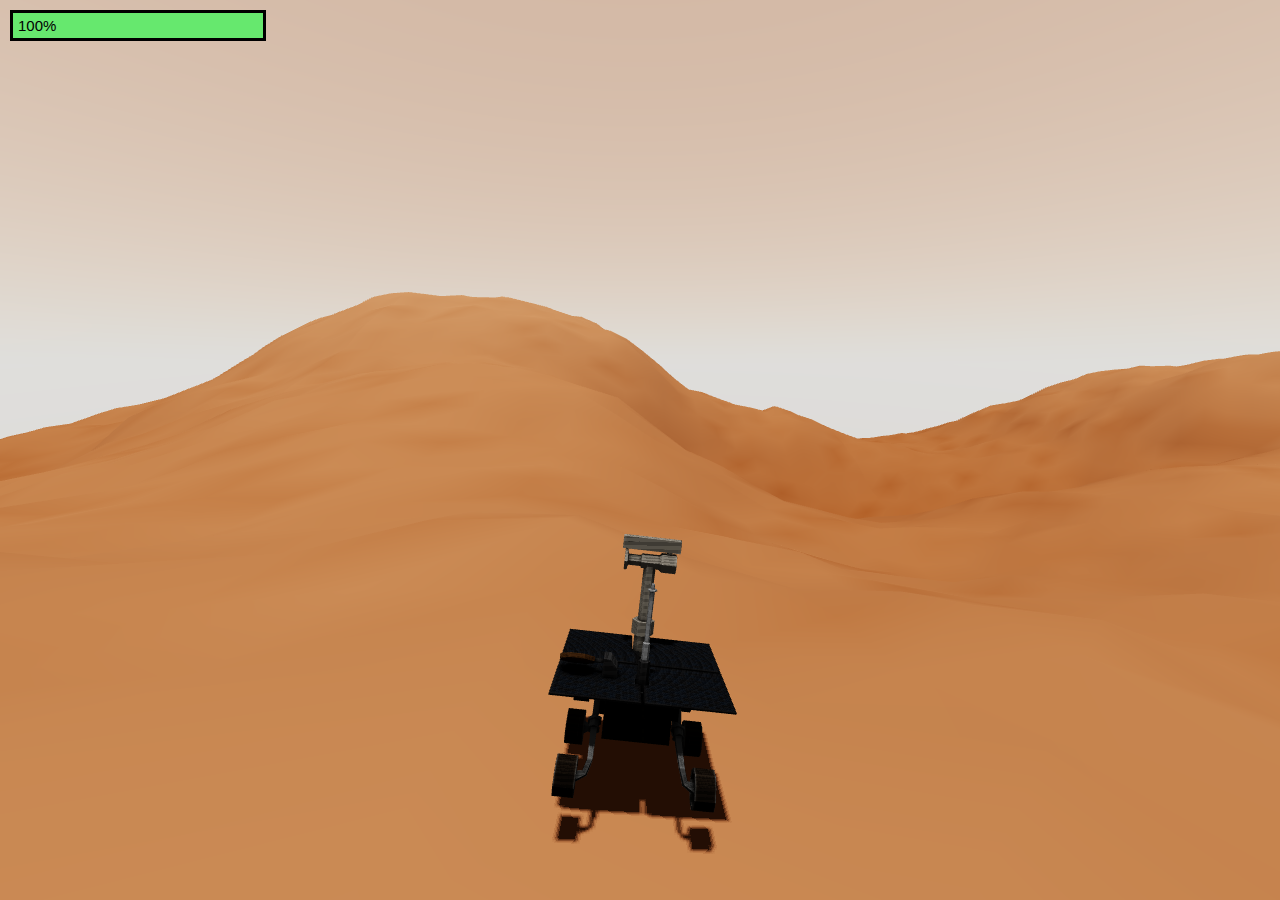
==== game.html @ cbeffcb0 "New home page, add interim report, better styling, small updates to game" ====
<html>
<head>
    <meta charset="utf-8"/>
    <base href="."/>
    <title>ROVER</title>
    <link rel="stylesheet" type="text/css" href="css/styles.css"/>
    <link rel="stylesheet" type="text/css" href="css/battery.css"/>
    <link rel="apple-touch-icon" sizes="180x180" href="/apple-touch-icon.png">
    <link rel="icon" type="image/png" sizes="32x32" href="/favicon-32x32.png">
    <link rel="icon" type="image/png" sizes="16x16" href="/favicon-16x16.png">
    <link rel="manifest" href="/site.webmanifest">
    <script type="module" src="js/main.js"></script>
</head>

<body>
    <canvas class="canvas"></canvas>
</body>
</html>
---- css/styles.css ----
@import url('https://rsms.me/inter/inter.css');
html { font-family: 'Inter', sans-serif; }
@supports (font-variation-settings: normal) {
  html { font-family: 'Inter var', sans-serif; }
}

html, body {
    margin: 0;
    /* height: 100%; */
    /* font-family: -apple-system, BlinkMacSystemFont, 'Segoe UI', Roboto, Oxygen, Ubuntu, Cantarell, 'Open Sans', 'Helvetica Neue', sans-serif; */
}

.canvas {
    position: fixed;
    top: 0;
    left: 0;
    width: 100%;
    height: 100%;
    display: block;
}
---- css/battery.css ----
.health-border {
    position: relative;
    top: 10px;
    left: 10px;
    width: 250px;
    height: 25px;
    border: 3px solid black;
}
  
.health-bar {
    position: absolute;
    height: 25px;
}
  
.health-value {
    position: absolute;
    margin: 0;
    /* font-family: "Inter"; */
    font-size: 15px;
    line-height: 15px;
    padding-top: 5px;
    padding-left: 5px;
}
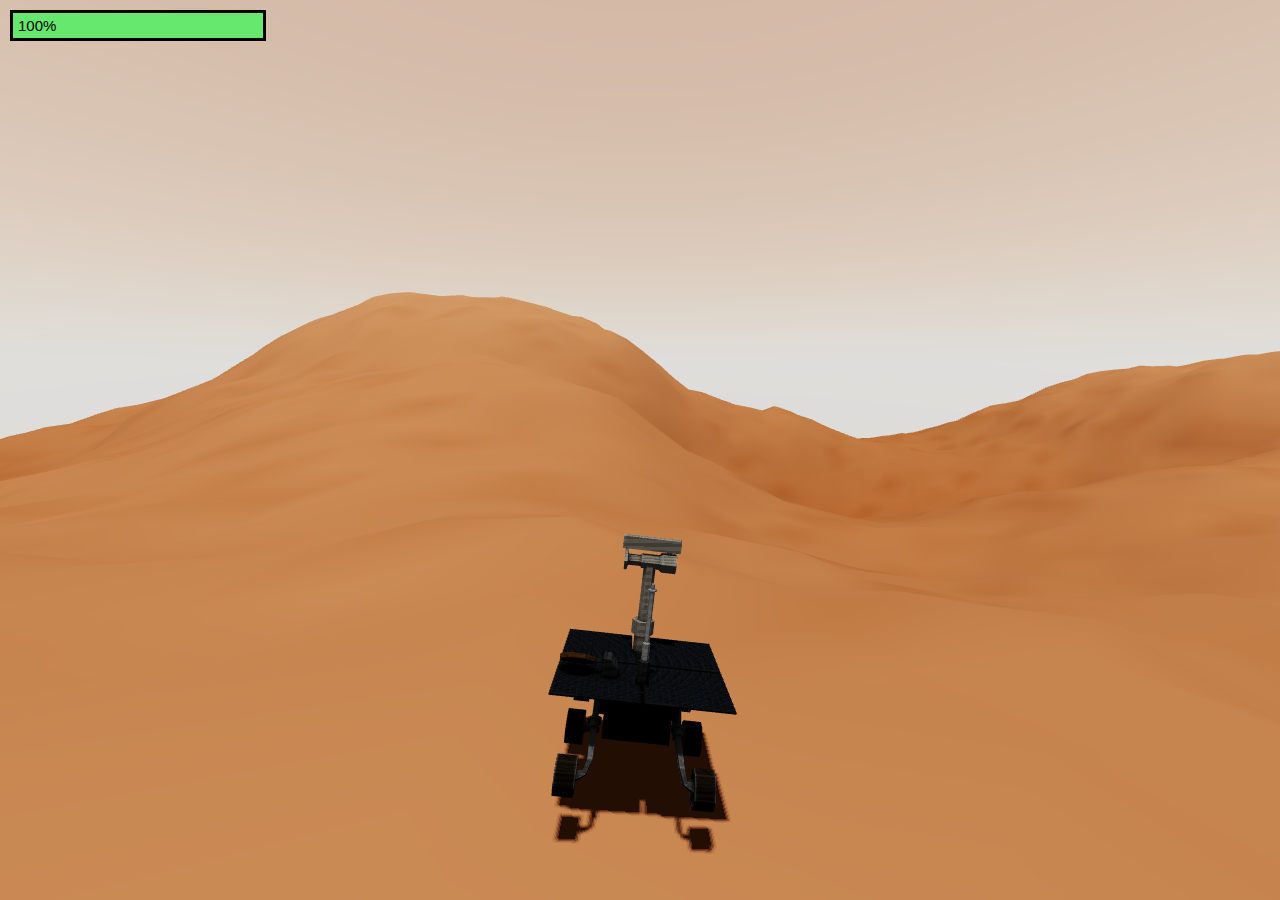
==== commit bd953f0c: "Fix favicon filepaths" ====
--- a/game.html
+++ b/game.html
@@ -5,10 +5,10 @@
     <title>ROVER</title>
     <link rel="stylesheet" type="text/css" href="css/styles.css"/>
     <link rel="stylesheet" type="text/css" href="css/battery.css"/>
-    <link rel="apple-touch-icon" sizes="180x180" href="/apple-touch-icon.png">
-    <link rel="icon" type="image/png" sizes="32x32" href="/favicon-32x32.png">
-    <link rel="icon" type="image/png" sizes="16x16" href="/favicon-16x16.png">
-    <link rel="manifest" href="/site.webmanifest">
+    <link rel="apple-touch-icon" sizes="180x180" href="apple-touch-icon.png">
+    <link rel="icon" type="image/png" sizes="32x32" href="favicon-32x32.png">
+    <link rel="icon" type="image/png" sizes="16x16" href="favicon-16x16.png">
+    <link rel="manifest" href="site.webmanifest">
     <script type="module" src="js/main.js"></script>
 </head>
 
